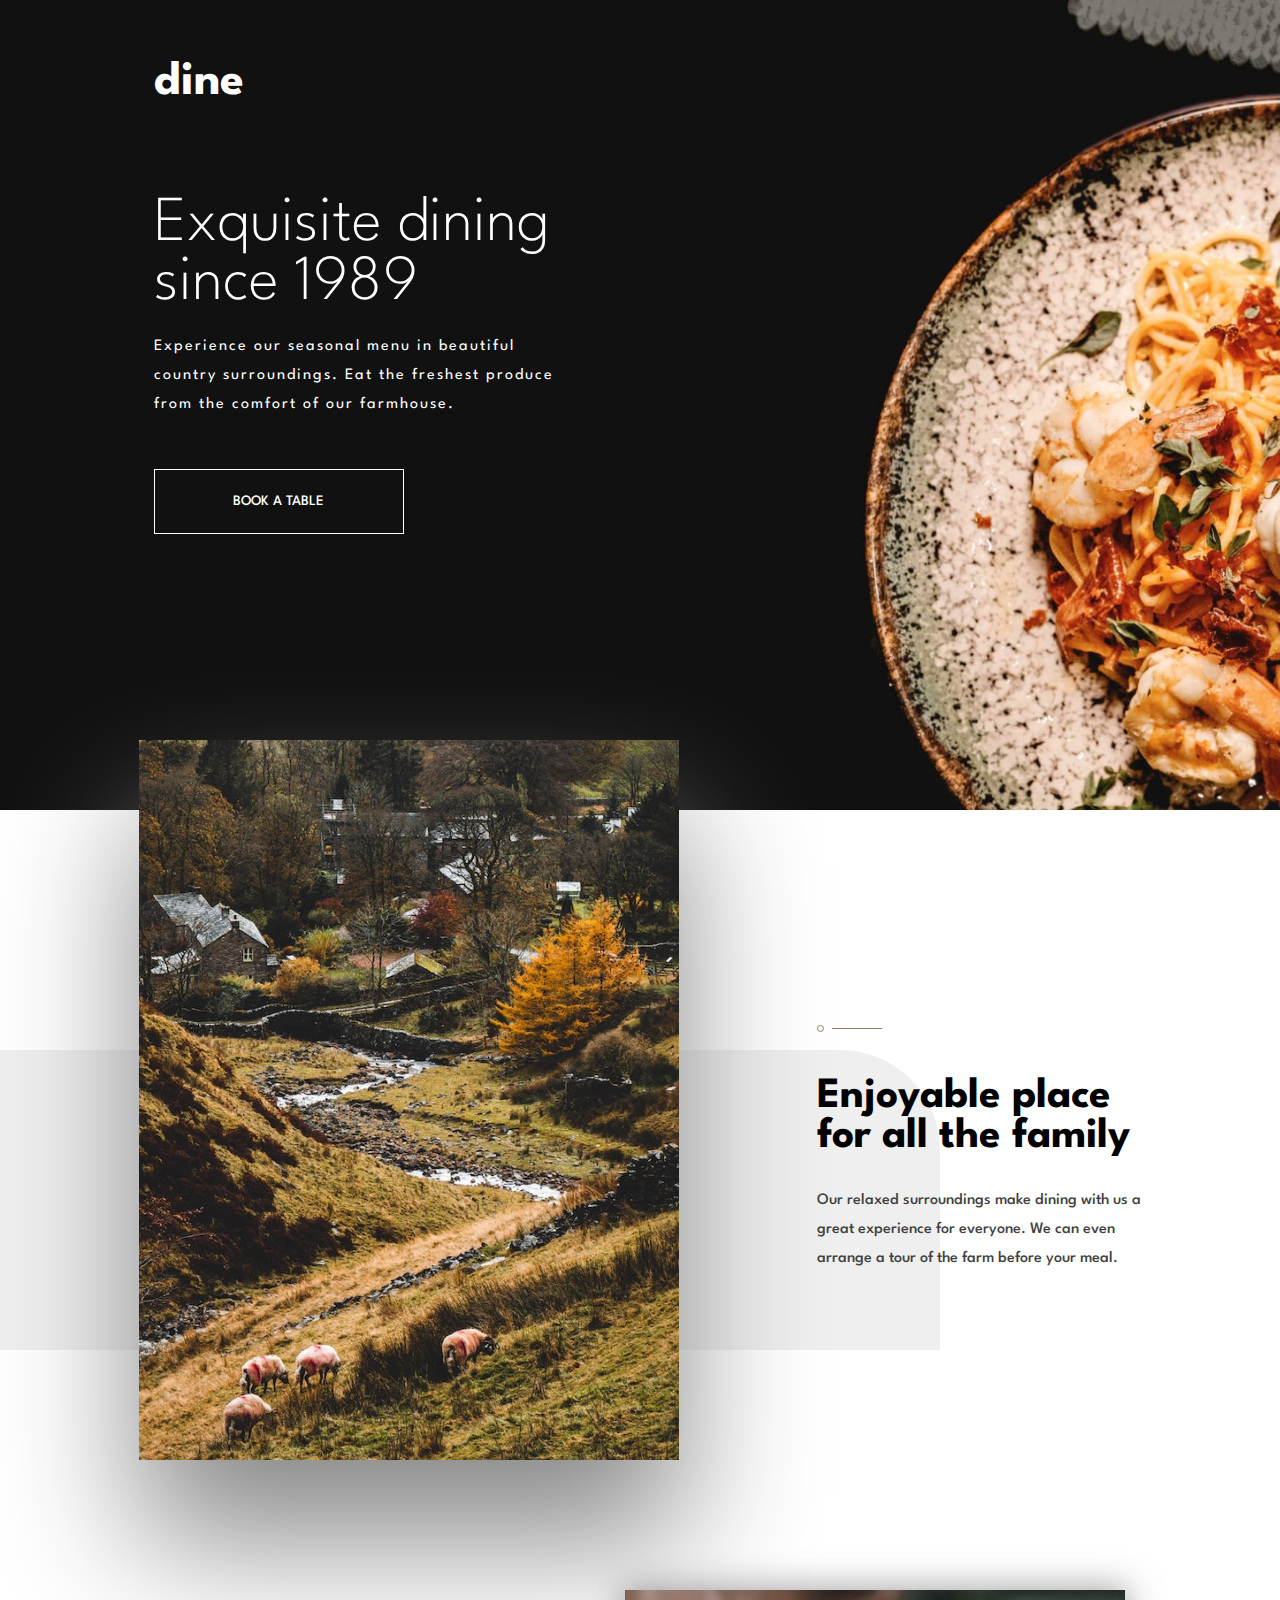
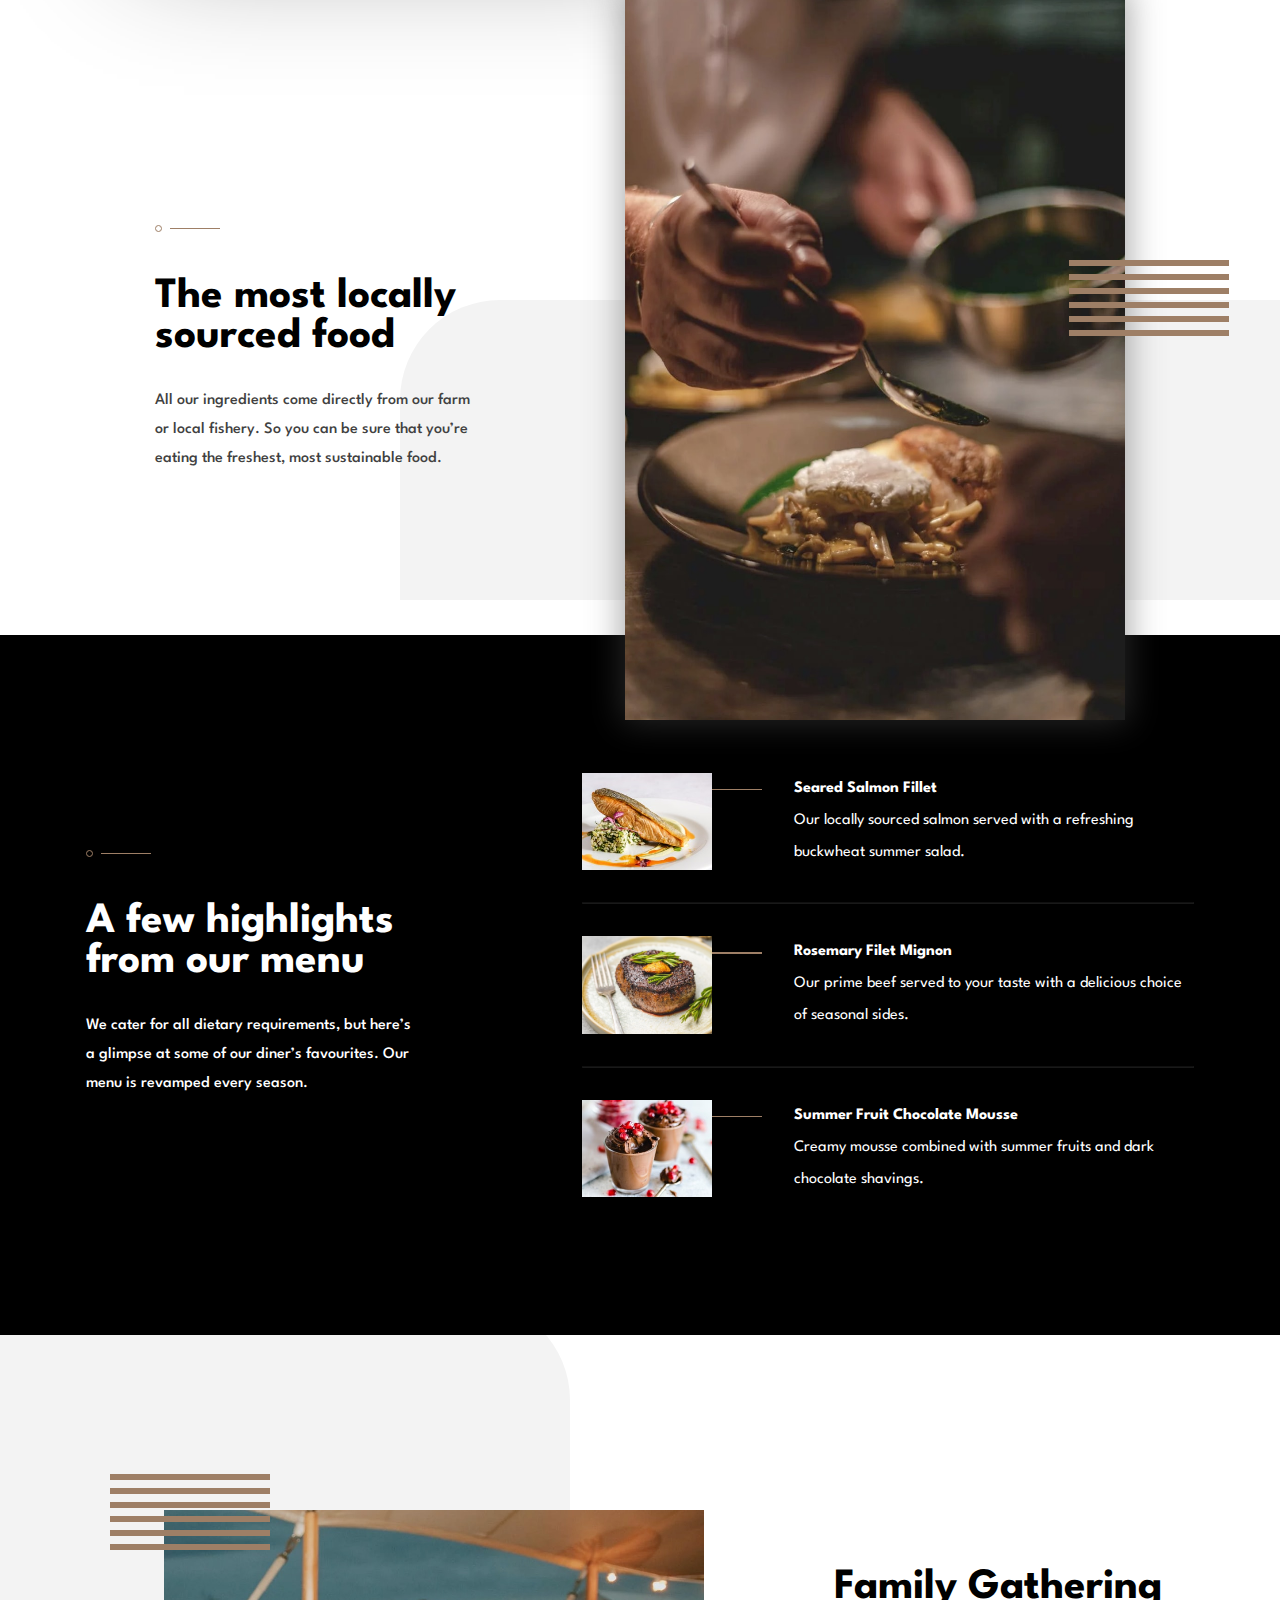
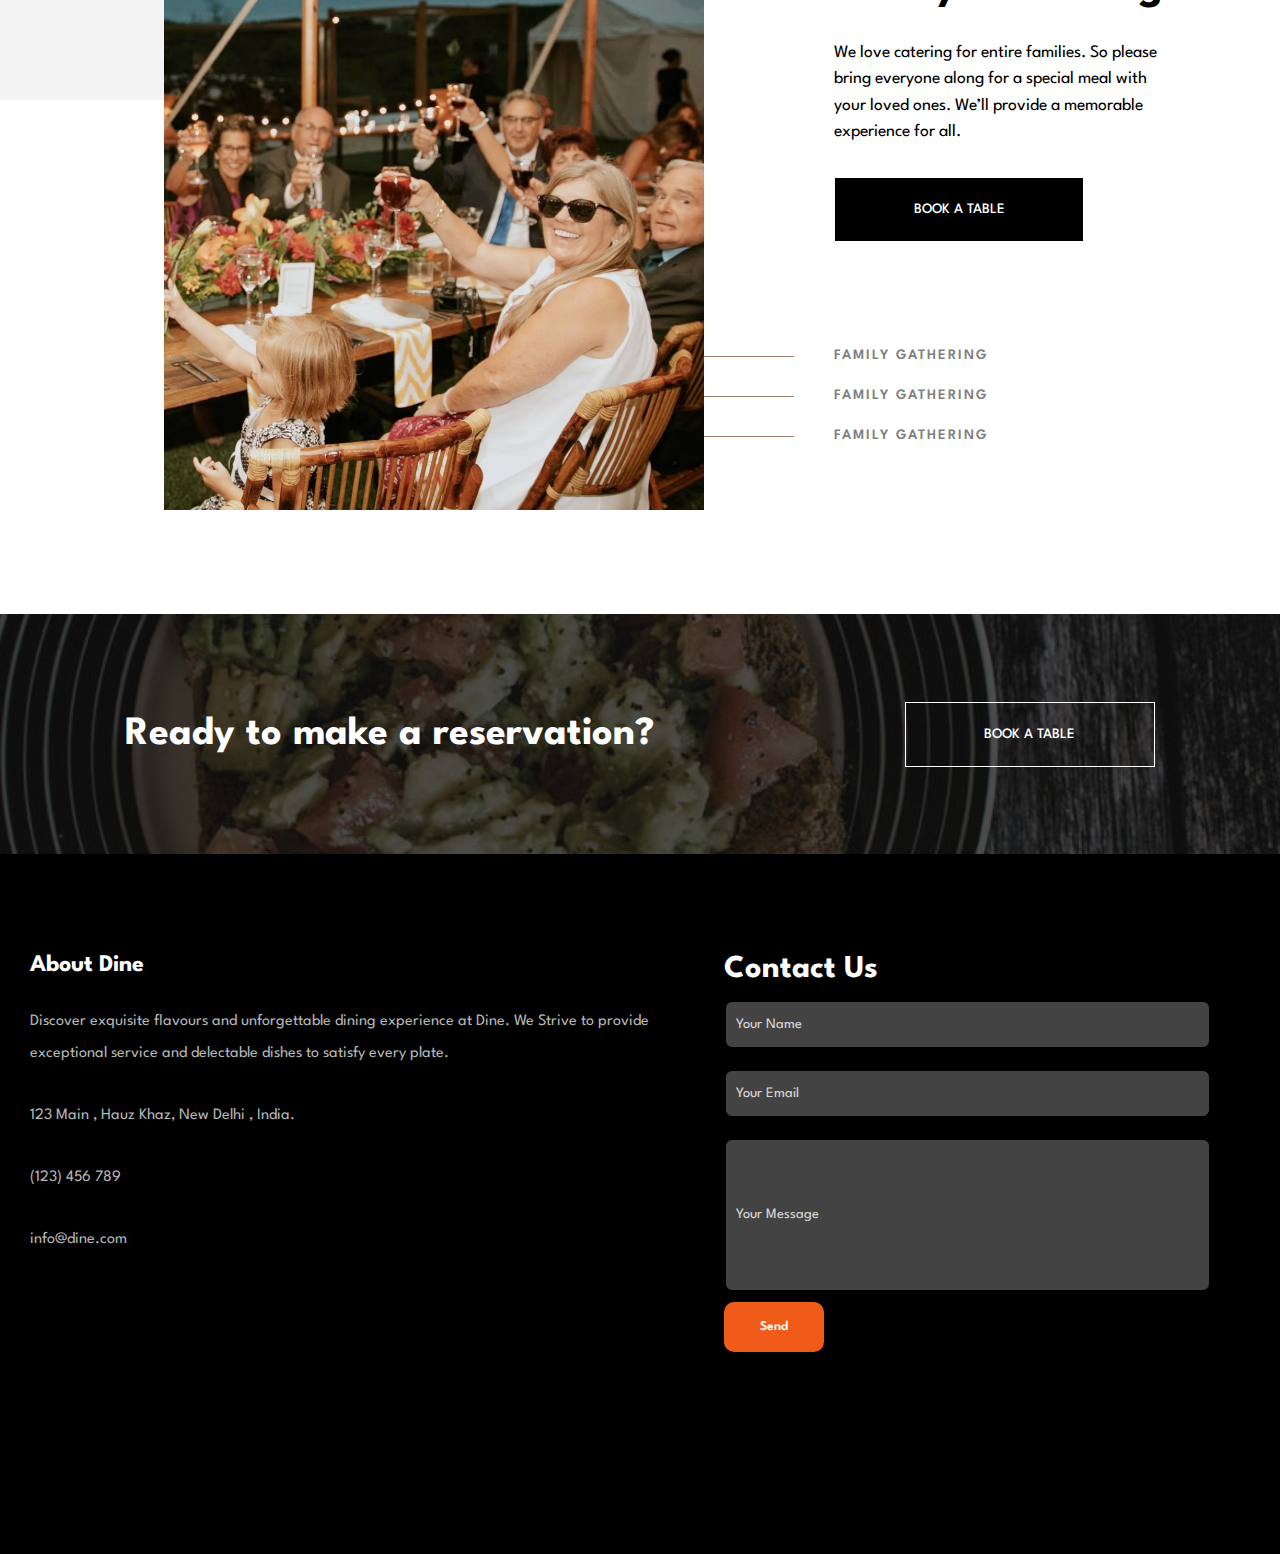
==== index.html @ 28983141 "commit all changes" ====
<!DOCTYPE html>
<html lang="en">
<head>
    <meta charset="UTF-8">
    <meta name="viewport" content="width=device-width, initial-scale=1.0">
    <title>Dine Restaurant</title>
    <link rel="stylesheet" href="style.css">
    <link rel="stylesheet" href="https://cdnjs.cloudflare.com/ajax/libs/font-awesome/6.5.1/css/all.min.css" integrity="sha512-DTOQO9RWCH3ppGqcWaEA1BIZOC6xxalwEsw9c2QQeAIftl+Vegovlnee1c9QX4TctnWMn13TZye+giMm8e2LwA==" crossorigin="anonymous" referrerpolicy="no-referrer" />
</head>
<body>

    <!-- Section 1 -->
    <section class="landing-section">
        <div class="landing-page-info">
            <h1 class="home-page-heading">dine</h1>
            <h2>Exquisite dining <br>since 1989</h2>
            <p>Experience our seasonal menu in beautiful <br>country surroundings. Eat the freshest produce <br>from the comfort of our farmhouse.</p>
            <button class="book-table">BOOK A TABLE</button>
        </div>
    </section>
    

    <!-- Section 2 -->


    <section class="section-2">
        <img src="/images/page-2.jpg" alt="" class="page2-img">
        <div class="page-2-text">
            <div class="line-circle">
                <div class="circle"></div>
                <div class="line"></div>
            </div>
            <h1>Enjoyable place <br>for all the family</h1>
            <p>Our relaxed surroundings make dining with us a <br>great experience for everyone. We can even <br>arrange a tour of the farm before your meal.</p>
        </div>
    </section>
    <div class="background-grey-box-page-2"></div>


    <!-- Section 3 -->


    <section class="section-2 section-3">
        <div class="page-2-text page-3-text">
            <div class="line-circle">
                <div class="circle"></div>
                <div class="line"></div>
            </div>
            <h1>The most locally <br>sourced food</h1>
            <p>All our ingredients come directly from our farm <br>or local fishery. So you can be sure that you’re <br>eating the freshest, most sustainable food.</p>
        </div>
        <img src="/images/page-3.jpg" alt="" class="page2-img page-3-img">
    </section>
    <svg class="strips" xmlns="http://www.w3.org/2000/svg" width="160" height="76"><g fill="#9E7F66" fill-rule="evenodd"><path d="M0 70h160v6H0zM0 56h160v6H0zM0 42h160v6H0zM0 28h160v6H0zM0 14h160v6H0zM0 0h160v6H0z"/></g></svg>
    <div class="background-grey-box-page-3"></div>


    <!-- Section 4 -->


    <section class="section-4">
        <div class="page-2-text page-3-text page-4-text">
            <div class="line-circle">
                <div class="circle"></div>
                <div class="line"></div>
            </div>
            <h1>A few highlights <br>from our menu</h1>
            <p>We cater for all dietary requirements, but here’s <br>a glimpse at some of our diner’s favourites. Our <br>menu is revamped every season.</p>
        </div>

        <div class="highlights">
            <div class="highlight">
                <div class="highlight-image">
                    <img src="images/Salmon Desktop.jpg" alt="">
                    <div class="line"></div>
                </div>
                <div class="highlight-info">
                    <h4>Seared Salmon Fillet</h4>
                    <p>Our locally sourced salmon served with a refreshing buckwheat summer salad.</p>
                </div>
           </div>

        <hr>
            <div class="highlight">
                <div class="highlight-image">
                    <img src="images/rosemary.jpg" alt="">
                    <div class="line"></div>
                </div>
                <div class="highlight-info">
                    <h4>Rosemary Filet Mignon</h4>
                    <p>Our prime beef served to your taste with a delicious choice of seasonal sides.</p>
                </div>
            </div>

        <hr>
            <div class="highlight">
                <div class="highlight-image">
                    <img src="images/Chocolate Desktop.jpg" alt="">
                    <div class="line"></div>
                </div>
                <div class="highlight-info">
                    <h4>Summer Fruit Chocolate Mousse</h4>
                    <p>Creamy mousse combined with summer fruits and dark chocolate shavings.</p>
                </div>
            </div>
        </div>
    </section>


        <!-- Section 5 -->

<div class="background-grey-box-page-5"></div>

    <section class="section-5">
        <div class="social-events-images">
            <svg class="strips-in-events" xmlns="http://www.w3.org/2000/svg" width="160" height="76"><g fill="#9E7F66" fill-rule="evenodd"><path d="M0 70h160v6H0zM0 56h160v6H0zM0 42h160v6H0zM0 28h160v6H0zM0 14h160v6H0zM0 0h160v6H0z"/></g></svg>
            <img src="images/Special.jpg" alt="" class="event-img">
        </div>
        <div class="social-events-info">
            <h2>Family Gathering</h2>
            <p>We love catering for entire families. So please <br>bring everyone along for a special meal with <br>your loved ones. We’ll provide a memorable <br>experience for all.</p>
            <button class="book-table book-table-events">BOOK A TABLE</button>
            <br><br>
            <div class="images-menu">
                <div class="line-and-toggler">
                    <div class="line line-toggler"></div>
                    <a href="" class="event-image-menu" id="1">FAMILY GATHERING</a>
                </div>

                <div class="line-and-toggler">
                    <div class="line line-toggler"></div>
                    <a href="" class="event-image-menu" id="1">FAMILY GATHERING</a>
                </div>

                <div class="line-and-toggler">
                    <div class="line line-toggler"></div>
                    <a href="" class="event-image-menu" id="1">FAMILY GATHERING</a>
                </div>           
            </div>
        </div>
    </section>

    <section class="section-6">
        <h1>Ready to make a reservation?</h1>
        <button class="book-table book-table-section-6">BOOK A TABLE</button>
    </section>


    <footer class="footer">
        <div class="contact-info">
            <h2>About Dine</h2>
            <p>Discover exquisite flavours and unforgettable dining experience at Dine. We Strive to provide <br>exceptional service and delectable dishes to satisfy every plate.</p>
            <div><i class="fa-solid fa-location-dot"></i> 123 Main , Hauz Khaz, New Delhi , India.</div>
            <div><i class="fa-solid fa-phone-flip"></i> (123) 456 789</div>
            <div><i class="fa-solid fa-envelope"></i> info@dine.com</div>
        </div>
        <div class="contact-us">
            <h1>Contact Us</h1>
            <input type="text" name="name" id="name" placeholder="Your Name" required>
            <br>
            <input type="email" name="email" id="email" placeholder="Your Email" required >
            <br>
            <input type="text" style="height: 150px;" placeholder="Your Message" required>
            <br>
            <button type="submit"  class="contact-us-send-button">Send</button>
        </div>
        
    </footer>
</body>
</html>
---- style.css ----
@import url("https://fonts.googleapis.com/css?family=Spartan:100,200,300,400,500,600,700,800,900&display=swap");

*{
    margin: 0;
    padding: 0;
    font-family: 'Spartan', sans-serif;;
}
.landing-section{
    background: url("images/hero-background-desktop.jpg");
    background-size: cover;
    width: 100vw;
    height: 90vh;

}

.home-page-heading{
    font-size: 3em;
    color: white;
    margin-bottom: 150px;
    position: relative;
    top: 60px;

}
.landing-page-info{
    margin-left: 12vw;
}
.landing-page-info h2{
    font-size: 4rem;
    font-weight: 200;
    color: white;
    margin-bottom: 20px;
}
.landing-page-info p{
    color: white;
    font-size: 1rem;
    letter-spacing: 2px;
    line-height: 180%;
    margin-bottom: 50px;
}
.book-table{
    width: 250px;
    height: 65px;
    font-size: 0.9rem;
    font-weight: 500;
    color: white;
    background-color: transparent;
    border: 1px solid white;
    margin: 0px;
    padding: 0px;
    text-align: center;
    transition: 0.5s;
    transition-delay: 0.1s;
}
.book-table:hover{
    background-color: white;
    border: white;
    color: black;
}









.section-2{
    width: 100vw;
    height: 800px;
    display: flex;
    justify-content: space-evenly;
}
.page2-img{
    width: 540px;
    height: 720px;
    top: -70px;
    /* margin-right: 160px; */
    box-shadow: rgb(136, 136, 136) 0em 5em 8em 0;
    z-index: 100;
    position: relative;
}

.background-grey-box-page-2{
    width: 940px;
    height: 300px;
    background-color: rgb(239, 239, 239);
    border-top-right-radius: 100px;
    position: absolute;
    top: 1050px;
    z-index: -100;
}
.page-2-text{

    top: 175px;
    position: relative;
    margin-top: 40px;
}

.line-circle{
    display: flex;
    align-items: center;
    margin-bottom: 45px;
}
.circle{
    width: 5px;
    height: 5px;
    border-radius: 50%;
    border: 1.5px solid #9E7F66;
    margin-right: 8px;
}
.line{
    height: 1.5px;
    width: 50px;
    background-color: #9E7F66;
    text-align: center;
}
.page-2-text h1{
    font-size: 2.7rem;
}
.page-2-text p{
    padding: 30px 0;
    font-size: 1rem;
    font-weight: 500;
    color: rgb(65, 65, 65);
    line-height: 180%;
}



.page-3-img{
    z-index: 100;
    align-self: flex-start;
    box-shadow: rgba(77, 77, 77, 0.504) 0 0 2em 0.2em;
    z-index: 100;
    position: relative;
    margin-top: 50px;
    width: 500px;
    height:730px;
}
.background-grey-box-page-3{
    width: 880px;
    height: 300px;
    background-color: rgb(243, 243, 243);
    border-top-left-radius: 100px;
    position: absolute;
    top: 1900px;
    right: 0;
    z-index: -100;
}
.strips{
    position: absolute;
    top: 1860px;
    right: 4vw;
    z-index: 1000;

}
.section-4{
    background-color: black;
    width: 100vw;
    height: 700px;
    position: relative;
    top: -175px;
    color: white;
    display: flex;
    justify-content: space-around;
    align-items: center;
}
.page-4-text{
    align-self: flex-start;
}
.page-4-text p{
    color: white;

}
.highlights{
    display: flex;
    flex-direction: column;
    gap: 2rem;
}
.highlight-image{
    display: flex;

}
.highlight-image img{
    width: 130px;
    height: auto;
}
.highlight-image .line{
    position: relative;
    top: 1rem;
}
.highlight{
    display: flex;
    gap: 2rem;
}
.highlight-info{
    width: 400px;
    line-height: 200%;
}
.highlights>hr{
    opacity: 0.1;

}
.section-5{
    display: flex;
    gap: 130px;
    align-items: center;
    position: relative;
    padding-bottom: 100px;
}
.social-events-images img{
    width: 540px;
    height: auto;
}

.strips-in-events{
    position: relative;
    left: 110px;
    top: -560px;

}
.book-table-events{
    color: white;
    background-color: black;
}
.book-table-events:hover{
    border:   1px solid black ;
}
.social-events-info{
    display: flex;
    flex-direction: column;
    gap: 2rem;
}
.social-events-info h2{
    font-size: 2.7rem;
}
.social-events-info p{
    font-size: 1.1rem;
    line-height: 150%;
}
.images-menu{
    display: flex;
    flex-direction: column;
    line-height: 250%;
}
.event-image-menu{
    letter-spacing: 2px;
    text-decoration: none;
    font-size: 0.9rem;
    font-weight: 600;
    color: grey;
}
.line-and-toggler{
    display: flex;
    align-items: center;
}
.line-toggler{
    width: 160px;
    position: relative;
    left: -200px;
    z-index: -100;

}
.line-and-toggler a{
    position: relative;
    left: -160px;
}
.background-grey-box-page-5{
    width: 570px;
    height: 400px;
    background-color: rgb(243, 243, 243);
    border-top-right-radius: 100px;
    position: absolute;
    top: 2900px;
    left: 0;
    z-index: -100;
}
.section-6{
    background: url("images/Ready.jpg") ;
    background-size: cover;
    display: flex;
    justify-content: space-around;
    height: 240px;
    align-items: center;

}
.section-6 h1{
    font-size: 2.5rem ;
    color: white;
}
.book-table-section-6{
    background-color: transparent;
    border:1px solid white ;
}
.footer{
    padding-top: 100px;
    display: flex;
    background-color: black;
    color: white;
    gap: 75px;
    height: 600px;
}
.contact-info{
    display: flex;
    flex-direction: column;
    gap: 30px;
    margin-left: 30px;
}
.contact-info p,.contact-info div{
    color: rgb(181, 181, 181);
    line-height: 200%;
    font-size: 1rem;
}
.contact-us{

    line-height: 200%;

}
.contact-us h1{
    display: inline;
}
.contact-us input{
    width: 140%;
    height: 45px;
    background-color: rgba(131, 129, 129, 0.517);
    color: white;
    border-radius: 8px;
    margin: 10px 0;
    outline: white;
    border: 2px solid black;
    padding: 0 10px;


}
.contact-us input::placeholder{
    color: white;
    font-size: 0.9rem;
    opacity: 0.8;



}   
.contact-us-send-button{
    width: 100px;
    height: 50px;
    font-weight: 600;
    background-color: rgb(241, 91, 26);
    border-radius: 10px;
    color: white;
    outline: none;
    border: none;
}
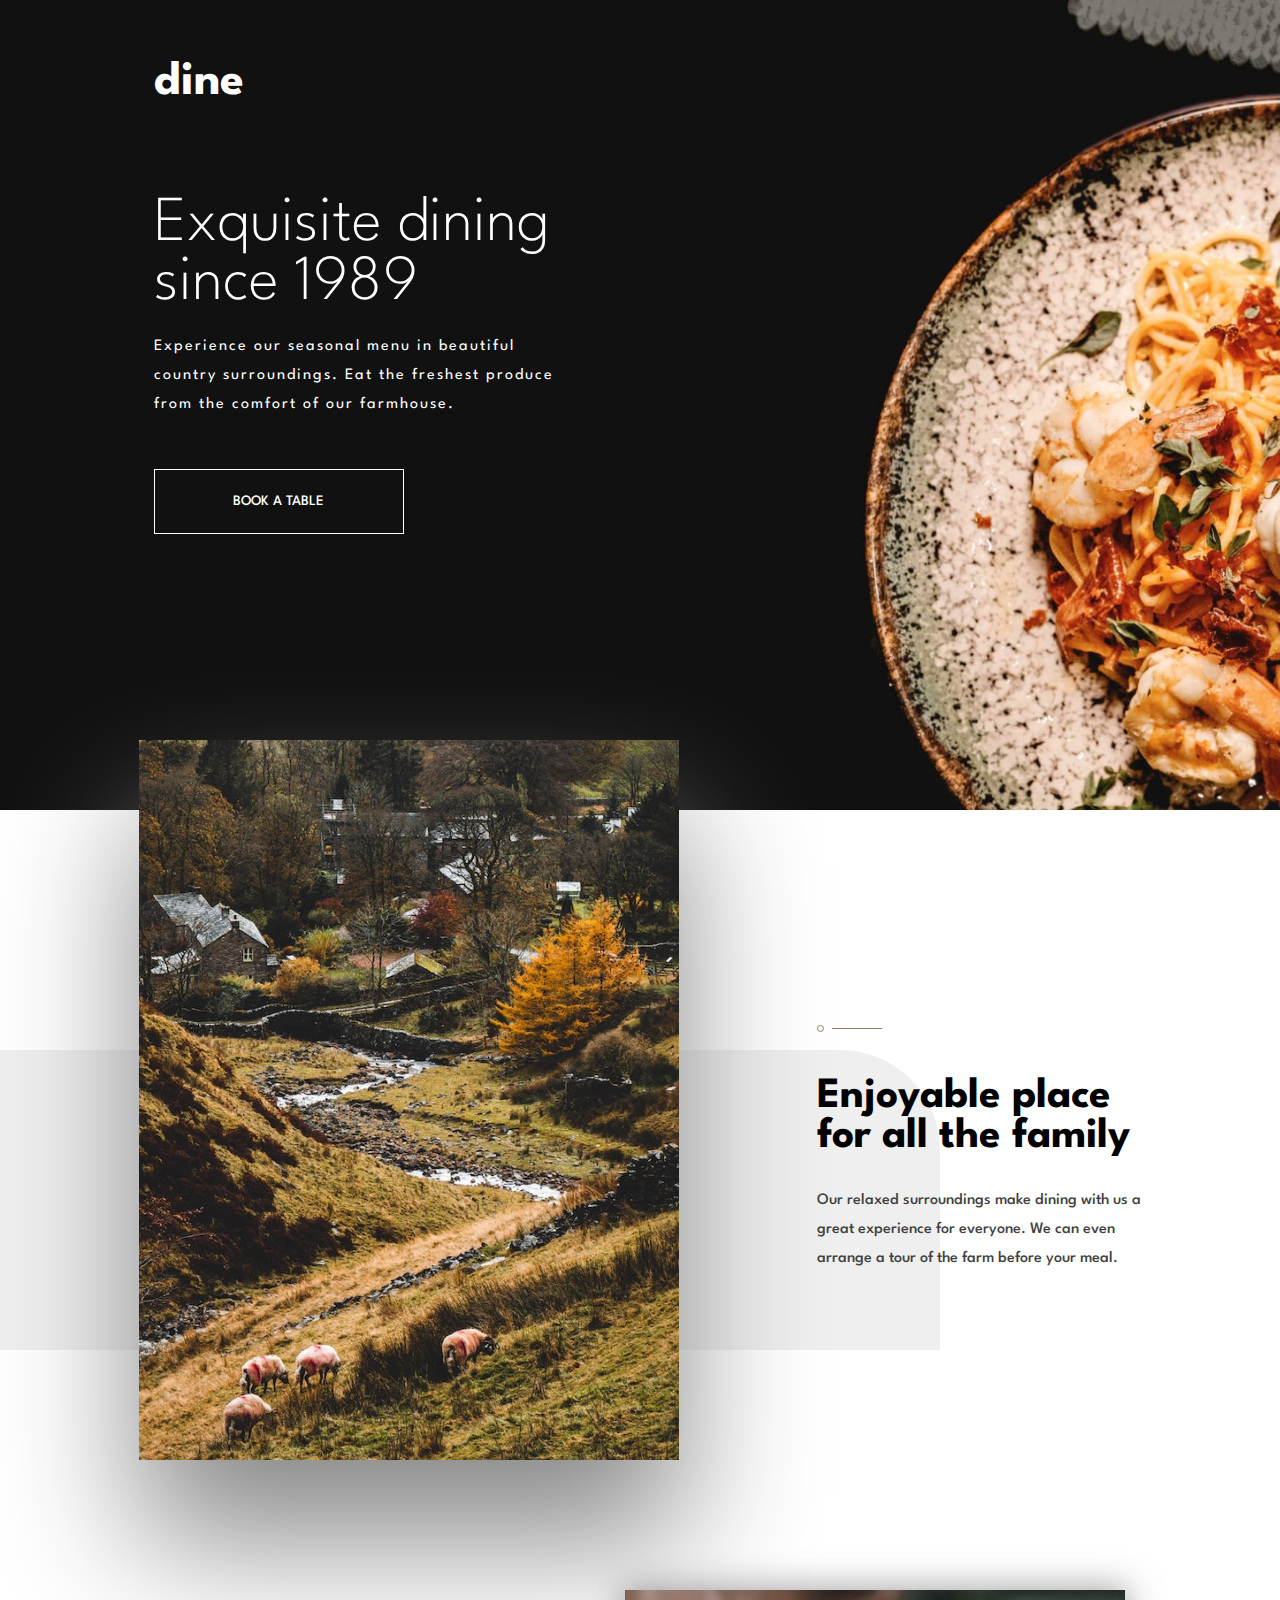
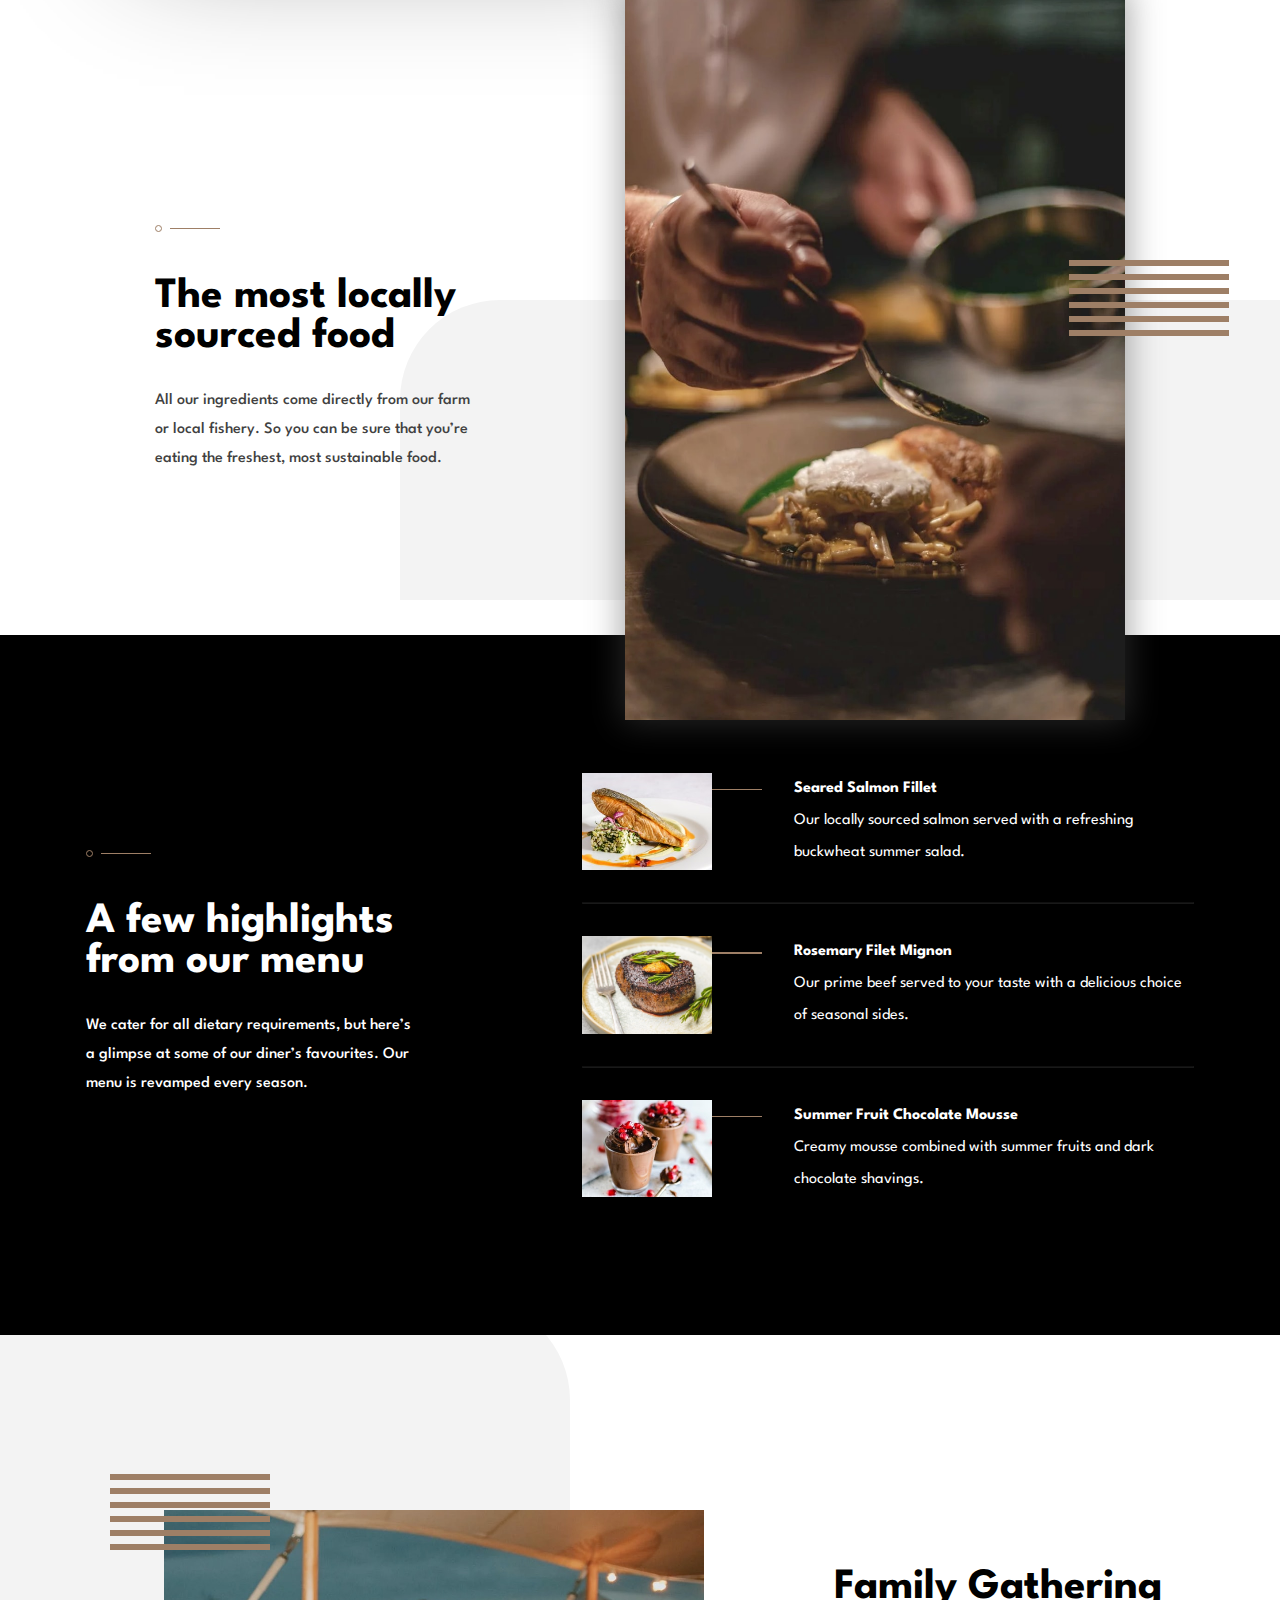
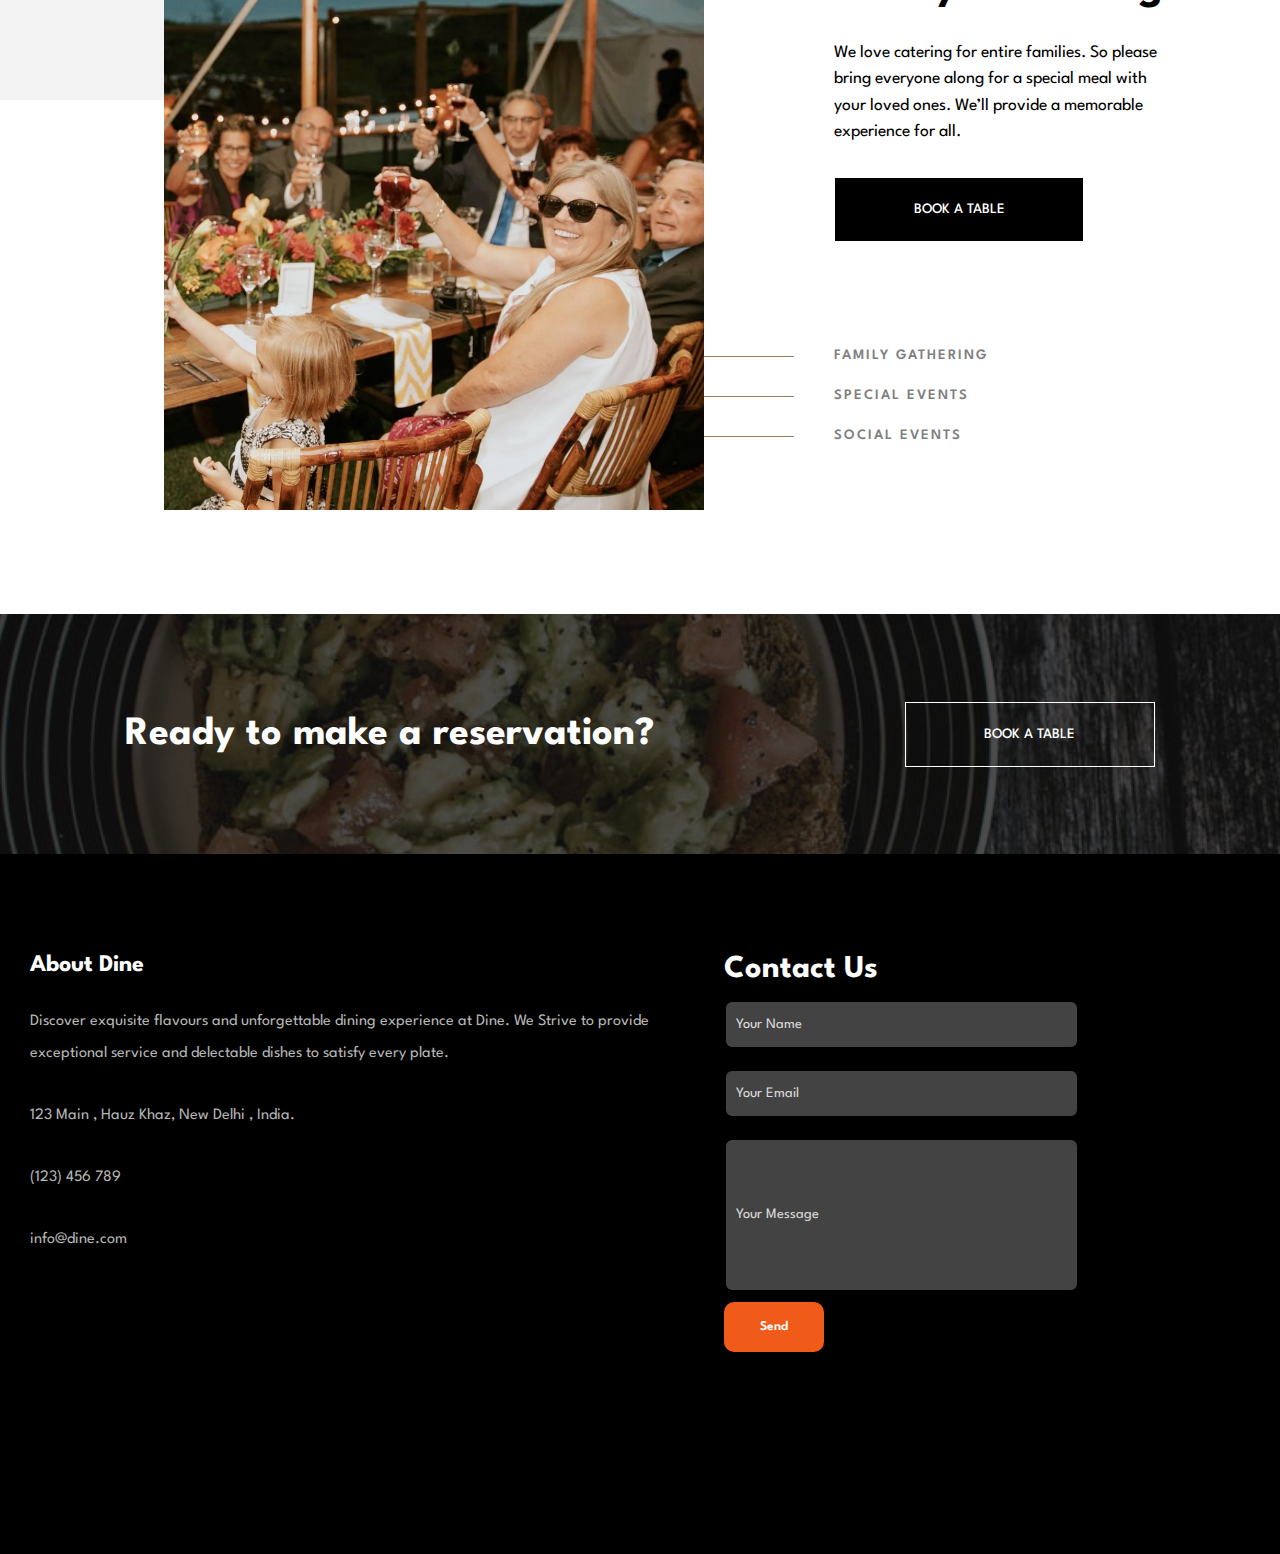
==== commit 7bb4a3b1: "final chnges" ====
--- a/index.html
+++ b/index.html
@@ -15,7 +15,7 @@
             <h1 class="home-page-heading">dine</h1>
             <h2>Exquisite dining <br>since 1989</h2>
             <p>Experience our seasonal menu in beautiful <br>country surroundings. Eat the freshest produce <br>from the comfort of our farmhouse.</p>
-            <button class="book-table">BOOK A TABLE</button>
+            <a href="reservations.html"><button class="book-table">BOOK A TABLE</button></a>
         </div>
     </section>
     
@@ -24,7 +24,7 @@
 
 
     <section class="section-2">
-        <img src="/images/page-2.jpg" alt="" class="page2-img">
+        <img src="images/section2.jpg" alt="" class="page2-img">
         <div class="page-2-text">
             <div class="line-circle">
                 <div class="circle"></div>
@@ -49,7 +49,7 @@
             <h1>The most locally <br>sourced food</h1>
             <p>All our ingredients come directly from our farm <br>or local fishery. So you can be sure that you’re <br>eating the freshest, most sustainable food.</p>
         </div>
-        <img src="/images/page-3.jpg" alt="" class="page2-img page-3-img">
+        <img src="images/section3.jpg" alt="" class="page2-img page-3-img">
     </section>
     <svg class="strips" xmlns="http://www.w3.org/2000/svg" width="160" height="76"><g fill="#9E7F66" fill-rule="evenodd"><path d="M0 70h160v6H0zM0 56h160v6H0zM0 42h160v6H0zM0 28h160v6H0zM0 14h160v6H0zM0 0h160v6H0z"/></g></svg>
     <div class="background-grey-box-page-3"></div>
@@ -71,7 +71,7 @@
         <div class="highlights">
             <div class="highlight">
                 <div class="highlight-image">
-                    <img src="images/Salmon Desktop.jpg" alt="">
+                    <img src="images/SalmonDesktop.jpg" alt="">
                     <div class="line"></div>
                 </div>
                 <div class="highlight-info">
@@ -95,7 +95,7 @@
         <hr>
             <div class="highlight">
                 <div class="highlight-image">
-                    <img src="images/Chocolate Desktop.jpg" alt="">
+                    <img src="images/ChocolateDesktop.jpg" alt="">
                     <div class="line"></div>
                 </div>
                 <div class="highlight-info">
@@ -129,12 +129,12 @@
 
                 <div class="line-and-toggler">
                     <div class="line line-toggler"></div>
-                    <a href="" class="event-image-menu" id="1">FAMILY GATHERING</a>
+                    <a href="" class="event-image-menu" id="1">SPECIAL EVENTS</a>
                 </div>
 
                 <div class="line-and-toggler">
                     <div class="line line-toggler"></div>
-                    <a href="" class="event-image-menu" id="1">FAMILY GATHERING</a>
+                    <a href="" class="event-image-menu" id="1">SOCIAL EVENTS</a>
                 </div>           
             </div>
         </div>
--- a/style.css
+++ b/style.css
@@ -6,7 +6,7 @@
     font-family: 'Spartan', sans-serif;;
 }
 .landing-section{
-    background: url("images/hero-background-desktop.jpg");
+    background: url("images/herobackgroundesktop.jpg");
     background-size: cover;
     width: 100vw;
     height: 90vh;
@@ -321,7 +321,7 @@
     display: inline;
 }
 .contact-us input{
-    width: 140%;
+    width: 100%;
     height: 45px;
     background-color: rgba(131, 129, 129, 0.517);
     color: white;
@@ -350,4 +350,5 @@
     color: white;
     outline: none;
     border: none;
-}+}
+
